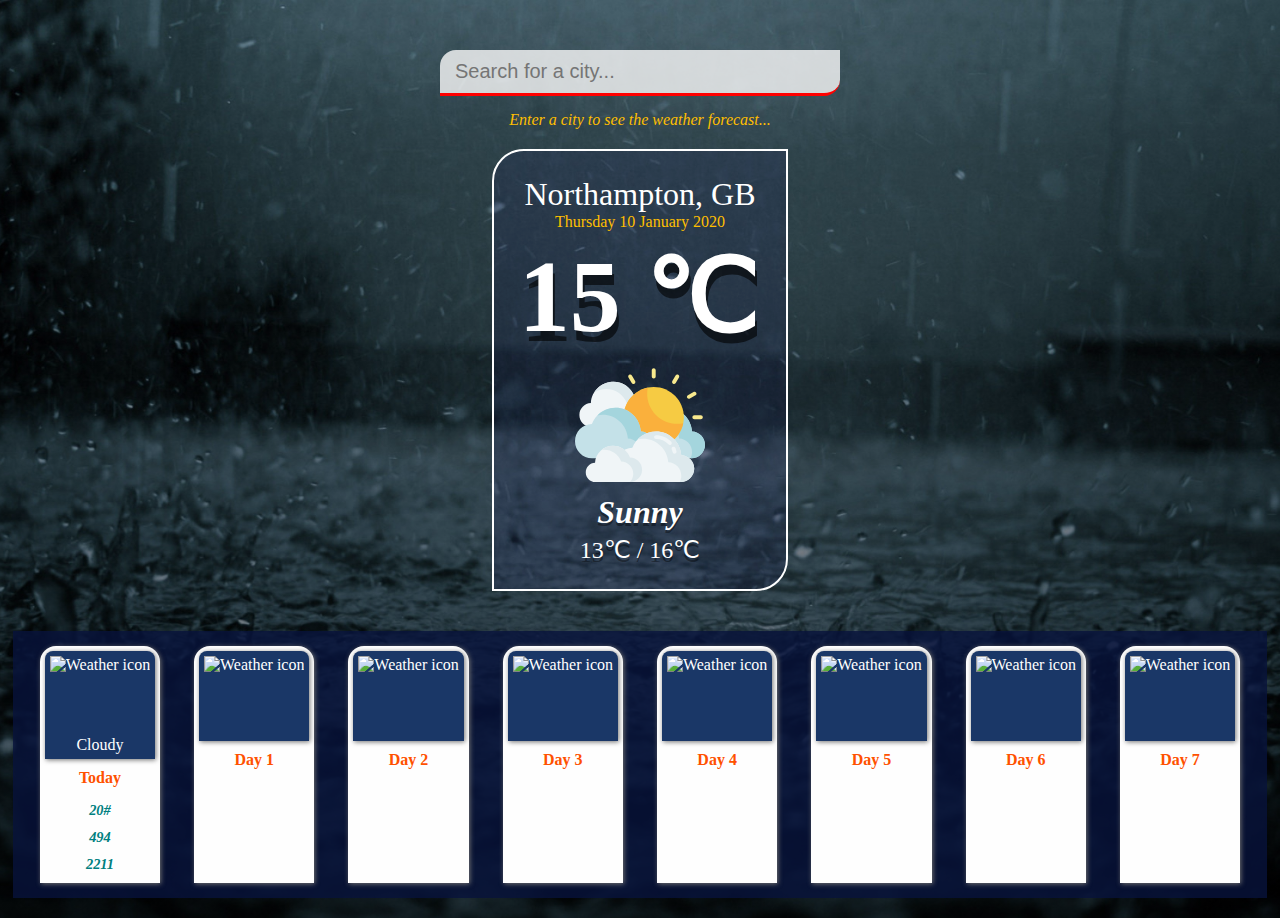
==== assets/index.html @ 65a98e9b "Initial deployment" ====
<!DOCTYPE html>
<html lang="en">
<head>
  <meta charset="UTF-8">
  <meta name="viewport" content="width=device-width, initial-scale=1.0,maximum-scale=1">
  <title>Weather-App</title>
  <link rel="stylesheet" href="./css/style.css">

  <meta name="description" content="Weather App - GADS2020 practice project.">
  <meta name="mobile-web-app-capable" content="yes">
  <meta name="apple-mobile-web-app-status-bar-style" content="#6f6e6e">
  <meta name="apple-mobile-web-app-title" content="Weather App (PWA)">
  <link rel="apple-touch-icon" sizes="180x180" href="apple-touch-icon.png">
  <link rel="icon" type="image/png" sizes="32x32" href="favicon-32x32.png">
  <link rel="icon" type="image/png" sizes="16x16" href="favicon-16x16.png">
  <link rel="icon" href="favicon.ico">
  <link rel="manifest" href="site.webmanifest">
  <link rel="mask-icon" href="safari-pinned-tab.svg" color="#6f6e6e">
  <meta name="msapplication-TileColor" content="#6f6e6e">
  <meta name="msapplication-config" content="browserconfig.xml" />
  <meta name="theme-color" content="#6f6e6e">
</head>
<body>
<div class="app-container">
  <header>
    <input type="text" autocomplete="off" class="search-city" placeholder="Search for a city..." />
  </header>
  <p style="text-align: center;"><span id="message" class="message"></span></p>

  <main>
    <section class="location">
      <div class="city">Northampton, GB</div>
      <div class="date">Thursday 10 January 2020</div>
    </section>
    <div class="current">
      <div class="temperature">15 <span>&#x2103;</span></div>
      <div>
        <img class="icon" id="weather_icon" src="./img/cloud.svg" style="height: 130px" alt="Weather icon">
      </div>
      <div class="weather">Sunny</div>
      <div class="hi-low">13&#x2103; / 16&#x2103;</div>
    </div>
  </main>

  <aside class="forecast">
    <div class="daily">
      <div class="daily__icon">
        <img class="small-icon" src="" alt="Weather icon">
        <div class="daily__weather">Cloudy</div>
      </div>
      <div class="daily__forecast">
        <div class="daily__date">Today</div>
        <div class="daily__temp">20#</div>
        <div class="daily__humidity">494</div>
        <div class="daily__wind">2211</div>
      </div>
    </div>
    <div class="daily">
      <div class="daily__icon">
        <img class="small-icon" src="" alt="Weather icon">
        <div class="daily__weather"></div>
      </div>
      <div class="daily__forecast">
        <div class="daily__date">Day 1</div>
        <div class="daily__temp"></div>
        <div class="daily__humidity"></div>
        <div class="daily__wind"></div>
      </div>
    </div>
    <div class="daily">
      <div class="daily__icon">
        <img class="small-icon" src="" alt="Weather icon">
        <div class="daily__weather"></div>
      </div>
      <div class="daily__forecast">
        <div class="daily__date">Day 2</div>
        <div class="daily__temp"></div>
        <div class="daily__humidity"></div>
        <div class="daily__wind"></div>
      </div>
    </div>
    <div class="daily">
      <div class="daily__icon">
        <img class="small-icon" src="" alt="Weather icon">
        <div class="daily__weather"></div>
      </div>
      <div class="daily__forecast">
        <div class="daily__date">Day 3</div>
        <div class="daily__temp"></div>
        <div class="daily__humidity"></div>
        <div class="daily__wind"></div>
      </div>
    </div>
    <div class="daily">
      <div class="daily__icon">
        <img class="small-icon" src="" alt="Weather icon">
        <div class="daily__weather"></div>
      </div>
      <div class="daily__forecast">
        <div class="daily__date">Day 4</div>
        <div class="daily__temp"></div>
        <div class="daily__humidity"></div>
        <div class="daily__wind"></div>
      </div>
    </div>
    <div class="daily">
      <div class="daily__icon">
        <img class="small-icon" src="" alt="Weather icon">
        <div class="daily__weather"></div>
      </div>
      <div class="daily__forecast">
        <div class="daily__date">Day 5</div>
        <div class="daily__temp"></div>
        <div class="daily__humidity"></div>
        <div class="daily__wind"></div>
      </div>
    </div>
    <div class="daily">
      <div class="daily__icon">
        <img class="small-icon" src="" alt="Weather icon">
        <div class="daily__weather"></div>
      </div>
      <div class="daily__forecast">
        <div class="daily__date">Day 6</div>
        <div class="daily__temp"></div>
        <div class="daily__humidity"></div>
        <div class="daily__wind"></div>
      </div>
    </div>
    <div class="daily">
      <div class="daily__icon">
        <img class="small-icon" src="" alt="Weather icon">
        <div class="daily__weather"></div>
      </div>
      <div class="daily__forecast">
        <div class="daily__date">Day 7</div>
        <div class="daily__temp"></div>
        <div class="daily__humidity"></div>
        <div class="daily__wind"></div>
      </div>
    </div>
  </aside>

</div>
<script src="./js/script.js"></script>


<script>
  if ('serviceWorker' in navigator) {
    window.addEventListener('load', () => {
      navigator.serviceWorker.register('./service-worker.js')
              .then(reg => {
                console.log('ServiceWorker registered: ', reg);
              }).catch(err => {
        console.error('Registration failed: ', err);
      });
    });
  }
</script>

<!-- The core Firebase JS SDK is always required and must be listed first -->
<script src="/__/firebase/7.20.0/firebase-app.js"></script>

<!-- TODO: Add SDKs for Firebase products that you want to use
     https://firebase.google.com/docs/web/setup#available-libraries -->
<script src="/__/firebase/7.20.0/firebase-analytics.js"></script>

<!-- Initialize Firebase -->
<script src="/__/firebase/init.js"></script>

</body>
</html>
---- assets/css/style.css ----
* {
    margin: 0;
    padding: 0;
    box-sizing: border-box;
}

body {
    background-image: url("../img/bg-01.jpg");
    background-size: cover;
    background-position: top center;
}

.app-container {
    display: flex;
    flex-direction: column;
    min-height: 100vh;
    background-image: linear-gradient(to bottom, rgba(0,0,0,0.3), rgba(0,0,0,0.6));
}

header {
    display: flex;
    justify-content: center;
    align-items: center;
    padding: 50px 15px 15px;
}

header input {
    width: 90%;
    max-width: 400px;
    padding: 10px 15px;
    border: none;
    outline: none;
    background-color: rgba(250, 250, 250, 0.8);
    border-radius: 16px 0 16px 0;
    border-bottom: 3px solid red;
    color: black;
    font-size: 20px;
    font-weight: 300;
    transition: 0.5s ease-out;

}

header input:focus {
    background-color: rgba(255, 255, 255, 0.6);
}

main {
    flex: 1 1 100%;
    padding: 25px;
    display: flex;
    flex-direction: column;
    align-items: center;
    text-align: center;
    max-width: 400px;
    margin: 20px auto;
    border: 2px solid white;
    border-radius: 32px 0 ;
    background-color: rgba(5, 1, 103,0.1);
}

.location .city {
    color: #ffffff;
    font-size: 32px;
    font-weight: 500;
}

.message {
    color: #ffbf00;
    font-style: italic;
}

.location .date {
    color: #ffbf00;
    font-size: 16px;
}

.current .temperature {
    color: #ffffff;
    font-size: 102px;
    font-weight: 900;
    margin: 5px 0;
    text-shadow: 2px 10px rgba(0,0,0,0.6);
}

.current .temp span {
    font-weight: 500;
}

.current .weather {
    color: #ffffff;
    font-size: 32px;
    font-weight: 600;
    font-style: italic;
    margin-bottom: 5px;
    text-shadow: 0 3px rgba(0,0,0,0.4);
}

.current .hi-low {
    color: #ffffff;
    font-size: 24px;
    font-weight: 500;
    text-shadow: 0 4px rgba(0,0,0,0.4);
}

aside {
    width: 98%;
    height: auto;
    background-color: rgba(7, 19, 60, 0.8);
    margin: 20px auto;
    display: flex;
    flex-wrap: wrap;
    padding: 10px;
}
/*aside>.daily {*/
/*    background-color: red;*/
/*    margin: auto;*/
/*    padding: 25px 25px 50px;*/
/*    align-items: center;*/
/*    text-align: center;*/
/*}*/

div.daily {
    background: #fefefe;
    color: teal;
    margin: 5px auto;
    box-shadow: 1px 1px 5px #727272;
    flex-direction: column;
    align-items: center;
    height: auto;
    padding: 5px;
    border-radius: 16px 16px 0 0;
}

div.daily__icon {
    display: flex;
    justify-content: center;
    align-items: center;
    background: #1a3767;
    color: white;
    flex-direction: column;
    box-shadow: 1px 1px 5px #727272;
    height: auto;
    padding: 5px;
    border-radius: 8px 8px 0 0;
    width: 100%;
    margin: auto;
}

img.small-icon {
    height: 100px;
    margin: auto;
}

div.daily__weather {
    margin-top: -20px;
}

div.daily__forecast {
    display: flex;
    flex-direction: column;
    margin: auto;
}

div.daily__forecast > * {
    font-size: 0.9em;
}

div.daily__date {
    font-weight: bold;
    font-size: 1em;
    margin: 10px auto;
    color: #ff5100;
}

.daily__humidity, .daily__temp, .daily__wind {
    margin: 5px auto;
    font-style: italic;
    font-weight: bold;
}
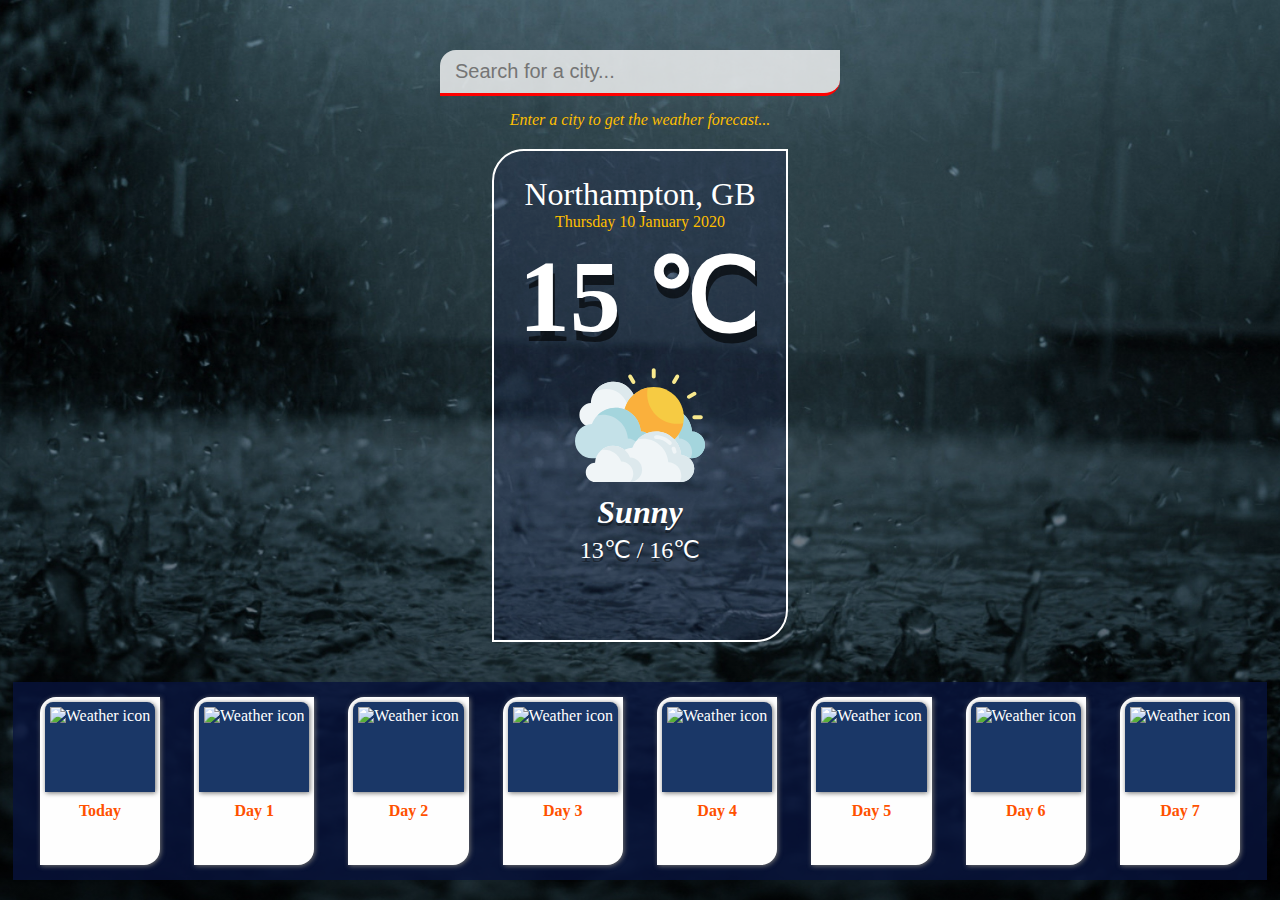
==== commit 35a7f875: "Adjusted The pop up messages" ====
--- a/assets/index.html
+++ b/assets/index.html
@@ -46,13 +46,13 @@
     <div class="daily">
       <div class="daily__icon">
         <img class="small-icon" src="" alt="Weather icon">
-        <div class="daily__weather">Cloudy</div>
+        <div class="daily__weather"></div>
       </div>
       <div class="daily__forecast">
         <div class="daily__date">Today</div>
-        <div class="daily__temp">20#</div>
-        <div class="daily__humidity">494</div>
-        <div class="daily__wind">2211</div>
+        <div class="daily__temp"></div>
+        <div class="daily__humidity"></div>
+        <div class="daily__wind"></div>
       </div>
     </div>
     <div class="daily">
--- a/assets/css/style.css
+++ b/assets/css/style.css
@@ -128,7 +128,7 @@
     align-items: center;
     height: auto;
     padding: 5px;
-    border-radius: 16px 16px 0 0;
+    border-radius: 16px 0 16px 0;
 }
 
 div.daily__icon {
@@ -162,7 +162,7 @@
 }
 
 div.daily__forecast > * {
-    font-size: 0.9em;
+    font-size: 0.8em;
 }
 
 div.daily__date {
